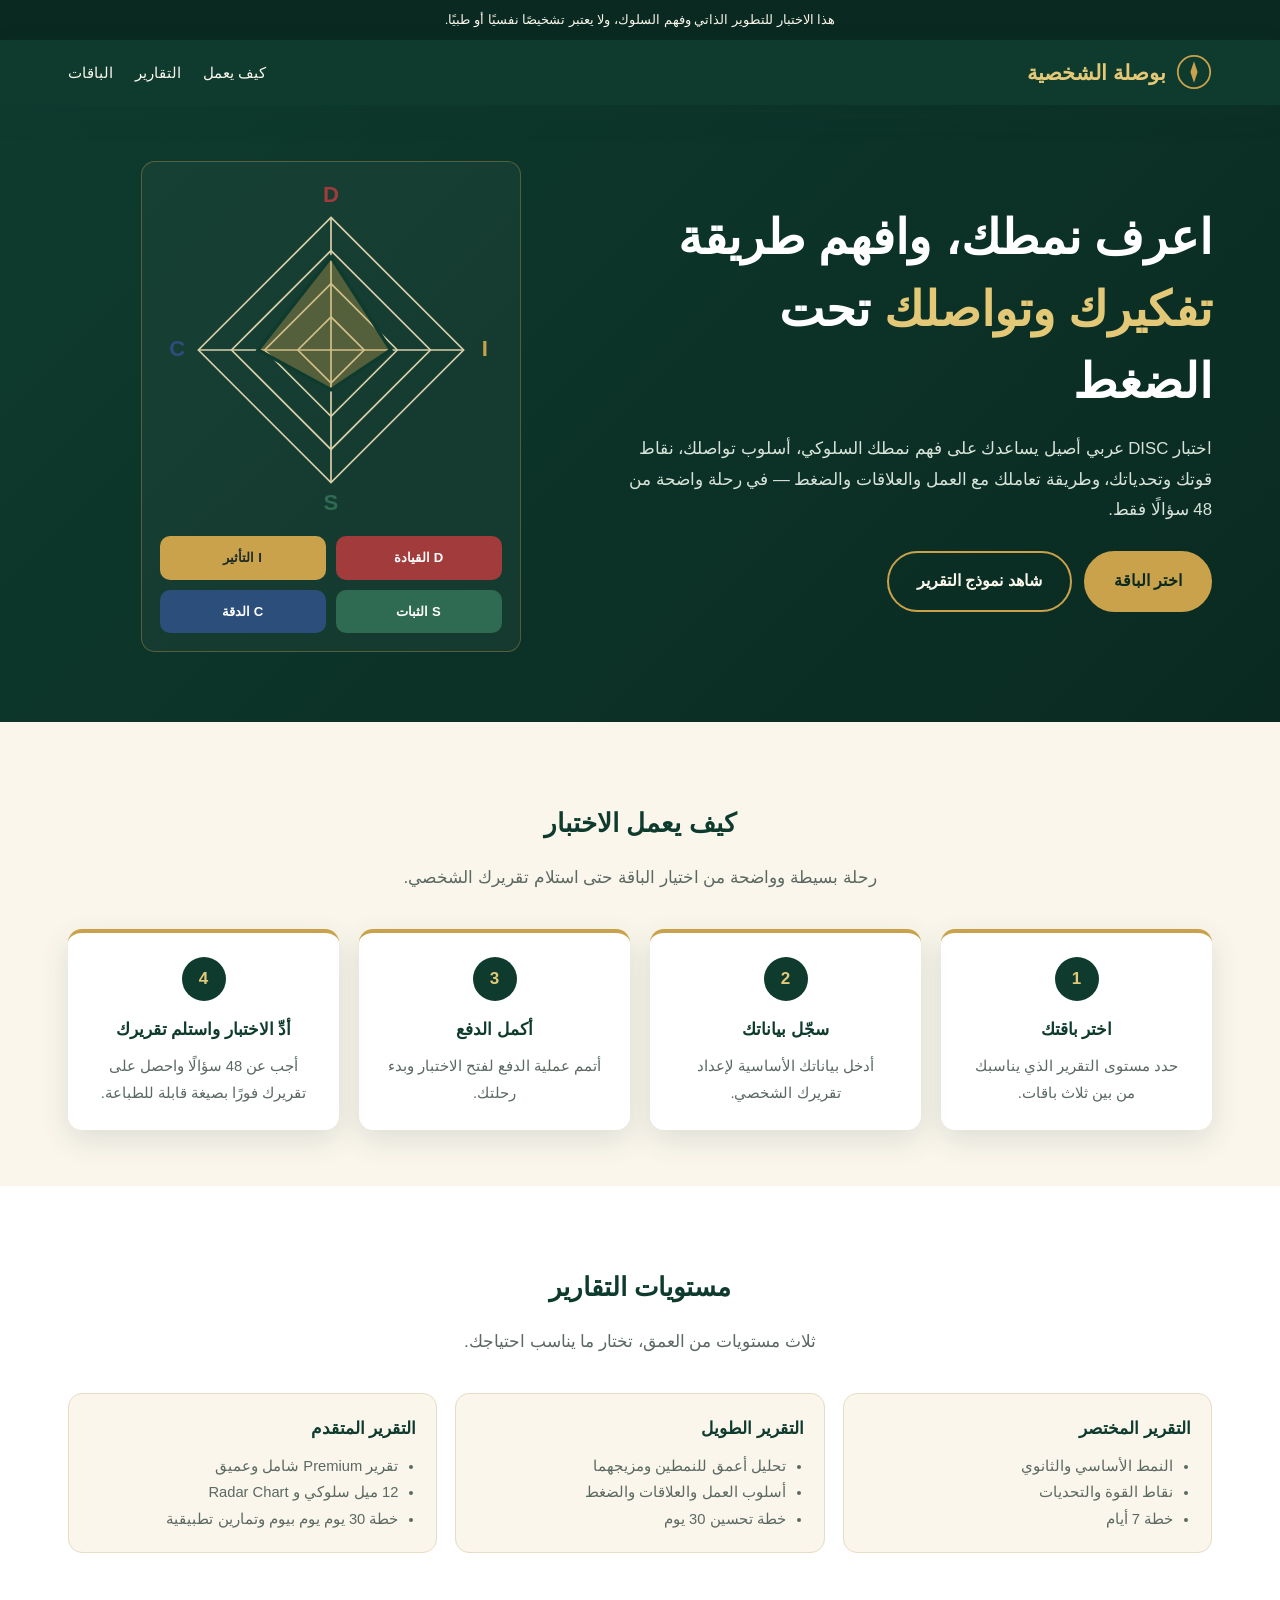
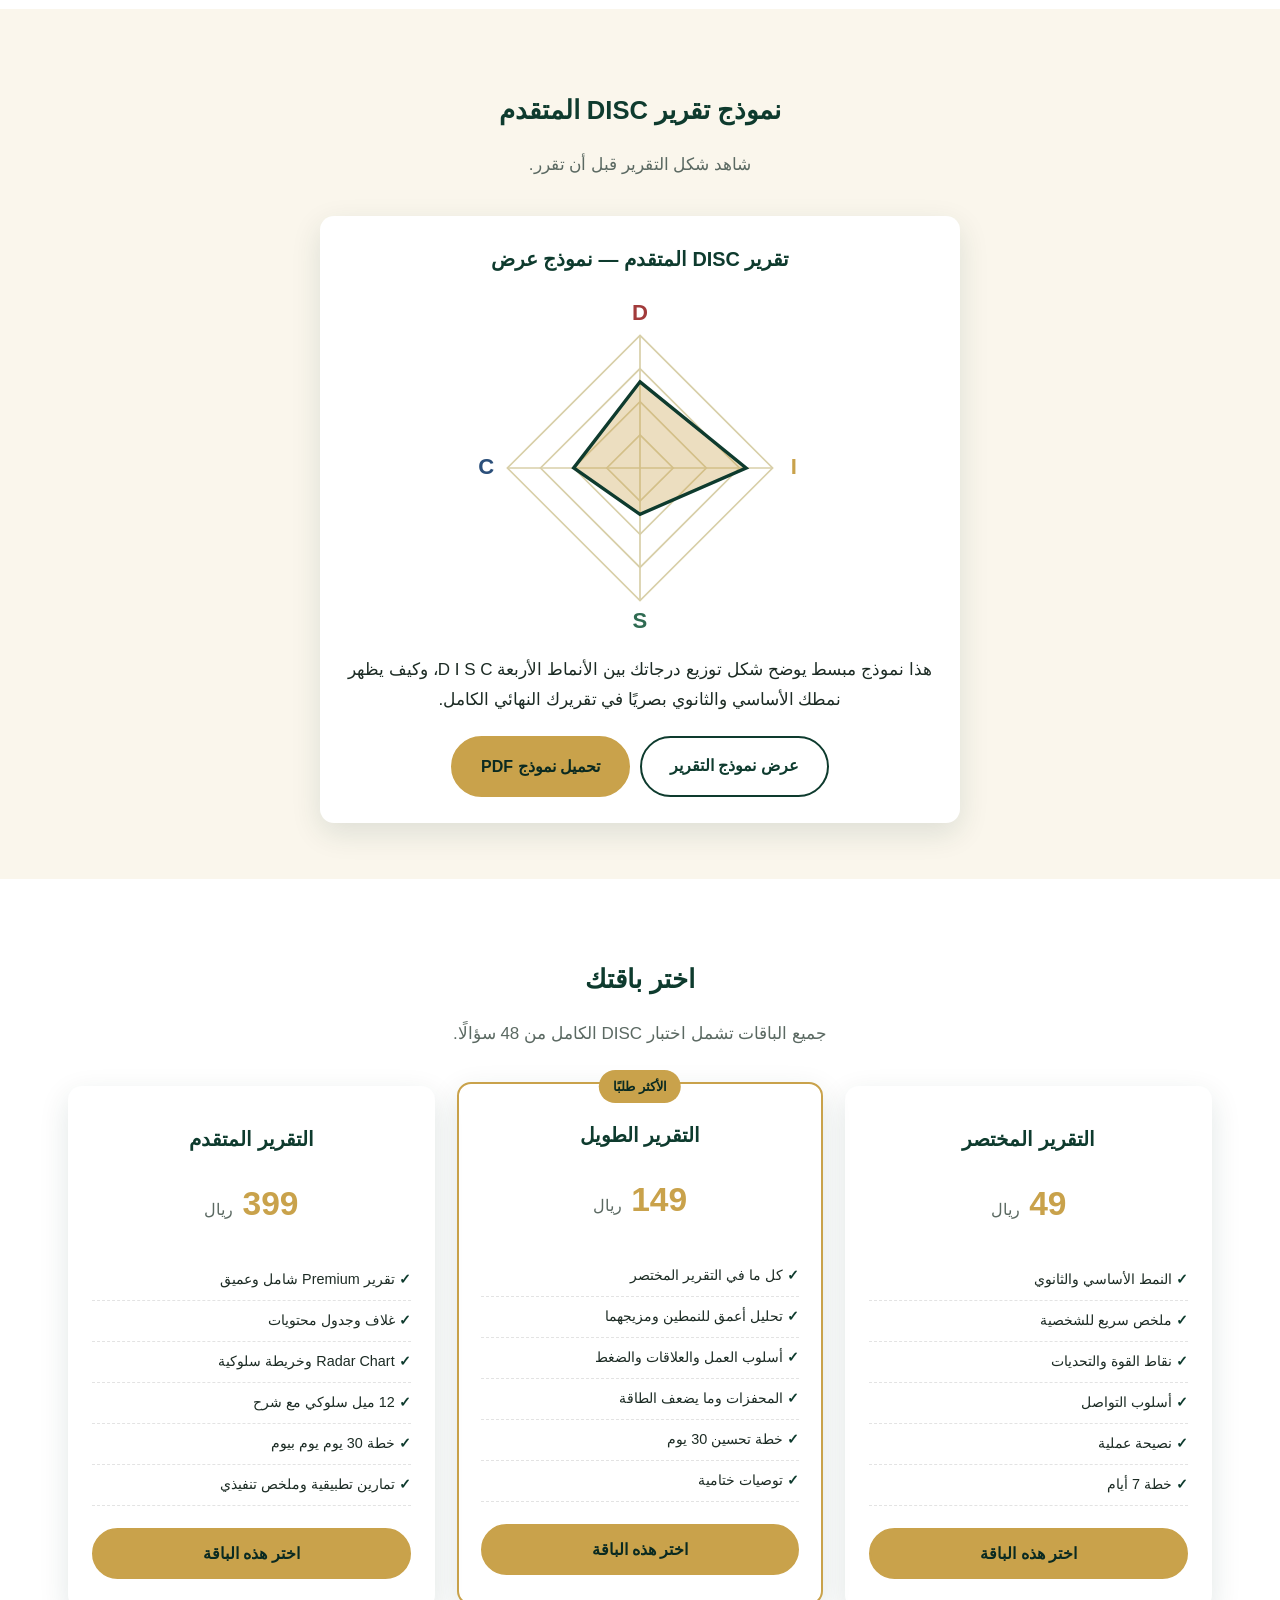
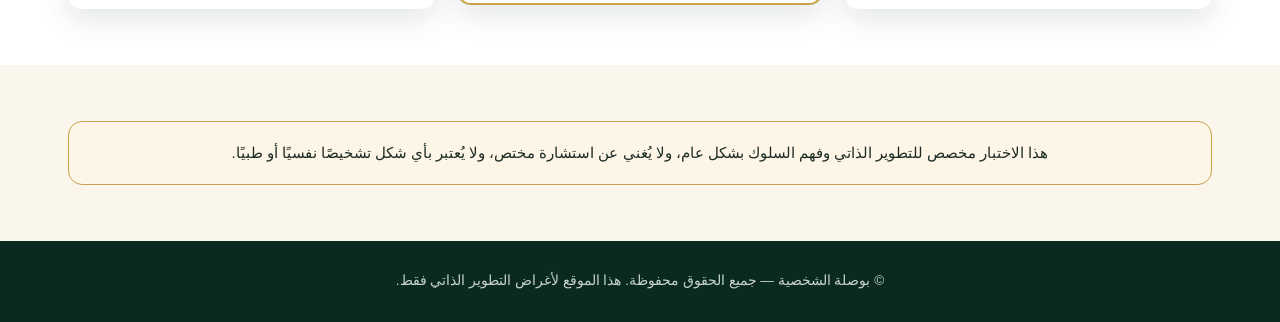
==== register.html @ c7ce0f89 "إضافة موقع بوصلة الشخصية: اختبار DISC عربي كامل بالواجهة والباقات والتقارير موقع ثابت RTL بالكامل (H" ====
<!DOCTYPE html>
<html lang="ar" dir="rtl">
<head>
<meta charset="UTF-8">
<meta name="viewport" content="width=device-width, initial-scale=1.0">
<title>التسجيل | بوصلة الشخصية</title>
<link rel="stylesheet" href="style.css">
</head>
<body>

<div class="disclaimer-bar">
  هذا الاختبار للتطوير الذاتي وفهم السلوك، ولا يعتبر تشخيصًا نفسيًا أو طبيًا.
</div>

<header class="site-header">
  <div class="container">
    <div class="brand">
      <svg class="brand-icon" viewBox="0 0 40 40" fill="none">
        <circle cx="20" cy="20" r="18" stroke="#c9a24b" stroke-width="2"/>
        <path d="M20 8 L24 20 L20 32 L16 20 Z" fill="#c9a24b"/>
      </svg>
      بوصلة الشخصية
    </div>
    <nav class="site-nav">
      <a href="index.html">الرئيسية</a>
    </nav>
  </div>
</header>

<main class="form-page">
  <div class="container" style="max-width:560px;">

    <div class="summary-box">
      <h3>الباقة المختارة</h3>
      <div class="summary-row"><strong>الاسم</strong> <span id="pkg-name">—</span></div>
      <div class="summary-row"><strong>السعر</strong> <span id="pkg-price">—</span></div>
    </div>

    <div class="form-card">
      <form id="register-form" novalidate>
        <div class="form-group">
          <label for="full-name">الاسم الكامل</label>
          <input type="text" id="full-name" required>
          <div class="field-error">يرجى إدخال الاسم الكامل</div>
        </div>
        <div class="form-group">
          <label for="email">البريد الإلكتروني</label>
          <input type="email" id="email" required>
          <div class="field-error">يرجى إدخال بريد إلكتروني صحيح</div>
        </div>
        <div class="form-group">
          <label for="phone">رقم الجوال</label>
          <input type="tel" id="phone" required placeholder="05xxxxxxxx">
          <div class="field-error">يرجى إدخال رقم جوال صحيح</div>
        </div>
        <div class="form-group">
          <label for="age">العمر (اختياري)</label>
          <input type="number" id="age" min="10" max="100">
        </div>
        <button type="submit" class="btn btn-primary btn-block">المتابعة إلى الدفع</button>
      </form>
    </div>

  </div>
</main>

<footer class="site-footer">
  <div class="container">© بوصلة الشخصية — جميع الحقوق محفوظة.</div>
</footer>

<script src="app.js"></script>
<script>
  const selectedPkgId = readFromStorage(STORAGE_KEYS.selectedPackage);
  const pkg = PACKAGES[selectedPkgId];

  if (!pkg) {
    window.location.href = "index.html";
  } else {
    document.getElementById('pkg-name').textContent = pkg.name;
    document.getElementById('pkg-price').textContent = pkg.price + ' ريال';
  }

  document.getElementById('register-form').addEventListener('submit', function (e) {
    e.preventDefault();

    const fullName = document.getElementById('full-name');
    const email = document.getElementById('email');
    const phone = document.getElementById('phone');
    const age = document.getElementById('age');

    let valid = true;
    [fullName, email, phone].forEach(f => f.nextElementSibling.style.display = 'none');

    if (fullName.value.trim().length < 3) {
      fullName.nextElementSibling.style.display = 'block';
      valid = false;
    }
    const emailPattern = /^[^\s@]+@[^\s@]+\.[^\s@]+$/;
    if (!emailPattern.test(email.value.trim())) {
      email.nextElementSibling.style.display = 'block';
      valid = false;
    }
    const phonePattern = /^05\d{8}$/;
    if (!phonePattern.test(phone.value.trim())) {
      phone.nextElementSibling.style.display = 'block';
      valid = false;
    }

    if (!valid) return;

    const customer = {
      fullName: fullName.value.trim(),
      email: email.value.trim(),
      phone: phone.value.trim(),
      age: age.value ? Number(age.value) : null
    };

    saveToStorage(STORAGE_KEYS.customer, customer);
    window.location.href = "payment.html";
  });
</script>
</body>
</html>
---- style.css ----
/* ===== بوصلة الشخصية - الأنماط العامة ===== */
:root {
  --green-dark: #0e3b2e;
  --green-darker: #0a2a21;
  --gold: #c9a24b;
  --gold-light: #e3c878;
  --ivory: #faf6ec;
  --white: #ffffff;
  --text-dark: #1c2b24;
  --text-muted: #5b6962;
  --danger: #a23b3b;
  --radius: 14px;
  --shadow: 0 10px 30px rgba(14, 59, 46, 0.12);
  --font: Tahoma, Arial, "Segoe UI", sans-serif;
}

* { box-sizing: border-box; }

html { scroll-behavior: smooth; }

body {
  margin: 0;
  font-family: var(--font);
  background: var(--ivory);
  color: var(--text-dark);
  direction: rtl;
  text-align: right;
  line-height: 1.8;
  font-size: 16px;
}

img, svg { max-width: 100%; }

a { color: inherit; text-decoration: none; }

.container {
  width: 100%;
  max-width: 1180px;
  margin: 0 auto;
  padding: 0 18px;
}

/* ===== الهيدر ===== */
.site-header {
  background: var(--green-dark);
  color: var(--ivory);
  position: sticky;
  top: 0;
  z-index: 100;
  box-shadow: var(--shadow);
}

.site-header .container {
  display: flex;
  align-items: center;
  justify-content: space-between;
  padding-top: 14px;
  padding-bottom: 14px;
}

.brand {
  display: flex;
  align-items: center;
  gap: 10px;
  font-weight: bold;
  font-size: 1.3rem;
  color: var(--gold-light);
}

.brand .brand-icon {
  width: 36px;
  height: 36px;
  flex-shrink: 0;
}

.site-nav {
  display: flex;
  gap: 22px;
  font-size: 0.95rem;
}

.site-nav a:hover { color: var(--gold-light); }

.disclaimer-bar {
  background: var(--green-darker);
  color: var(--ivory);
  font-size: 0.82rem;
  text-align: center;
  padding: 8px 12px;
}

/* ===== الأزرار ===== */
.btn {
  display: inline-block;
  padding: 14px 28px;
  border-radius: 999px;
  font-weight: bold;
  font-size: 1rem;
  cursor: pointer;
  border: 2px solid transparent;
  transition: all .2s ease;
  text-align: center;
}

.btn-primary {
  background: var(--gold);
  color: var(--green-darker);
  border-color: var(--gold);
}
.btn-primary:hover { background: var(--gold-light); transform: translateY(-2px); }

.btn-outline {
  background: transparent;
  color: var(--green-dark);
  border-color: var(--green-dark);
}
.btn-outline:hover { background: var(--green-dark); color: var(--ivory); }

.btn-outline-light {
  background: transparent;
  color: var(--ivory);
  border-color: var(--gold);
}
.btn-outline-light:hover { background: var(--gold); color: var(--green-darker); }

.btn-block { display: block; width: 100%; }
.btn:disabled { opacity: .5; cursor: not-allowed; }

/* ===== Hero ===== */
.hero {
  background: linear-gradient(135deg, var(--green-dark), var(--green-darker));
  color: var(--ivory);
  padding: 56px 0 70px;
}

.hero .container {
  display: flex;
  flex-direction: column-reverse;
  gap: 36px;
  align-items: center;
}

.hero-text { text-align: center; }

.hero-text h1 {
  font-size: 1.9rem;
  line-height: 1.5;
  margin: 0 0 16px;
  color: var(--white);
}

.hero-text h1 span { color: var(--gold-light); }

.hero-text p {
  color: #d8e3da;
  font-size: 1.05rem;
  margin-bottom: 26px;
}

.hero-actions {
  display: flex;
  flex-direction: column;
  gap: 12px;
}

.hero-visual {
  width: 100%;
  display: flex;
  justify-content: center;
}

.disc-chart-wrap {
  background: rgba(255,255,255,0.04);
  border: 1px solid rgba(201,162,75,0.35);
  border-radius: var(--radius);
  padding: 18px;
  width: 100%;
  max-width: 380px;
}

/* ===== أقسام عامة ===== */
section { padding: 56px 0; }

.section-title {
  text-align: center;
  font-size: 1.6rem;
  color: var(--green-dark);
  margin-bottom: 10px;
}

.section-subtitle {
  text-align: center;
  color: var(--text-muted);
  margin-bottom: 36px;
  max-width: 640px;
  margin-left: auto;
  margin-right: auto;
}

.alt-bg { background: var(--white); }

/* ===== كيف يعمل الاختبار ===== */
.steps-grid {
  display: grid;
  grid-template-columns: 1fr;
  gap: 20px;
}

.step-card {
  background: var(--white);
  border-radius: var(--radius);
  padding: 24px;
  box-shadow: var(--shadow);
  text-align: center;
  border-top: 4px solid var(--gold);
}

.step-num {
  width: 44px;
  height: 44px;
  border-radius: 50%;
  background: var(--green-dark);
  color: var(--gold-light);
  display: flex;
  align-items: center;
  justify-content: center;
  font-weight: bold;
  margin: 0 auto 14px;
}

.step-card h3 { margin: 0 0 8px; color: var(--green-dark); font-size: 1.05rem; }
.step-card p { color: var(--text-muted); font-size: .92rem; margin: 0; }

/* ===== مستويات التقارير ===== */
.levels-grid {
  display: grid;
  grid-template-columns: 1fr;
  gap: 18px;
}

.level-card {
  background: var(--ivory);
  border: 1px solid #e7ddc4;
  border-radius: var(--radius);
  padding: 20px;
}

.level-card h4 { color: var(--green-dark); margin: 0 0 8px; }
.level-card ul { margin: 0; padding-right: 18px; color: var(--text-muted); font-size: .92rem; }

/* ===== نموذج التقرير على الرئيسية ===== */
.sample-report-box {
  background: var(--white);
  border-radius: var(--radius);
  box-shadow: var(--shadow);
  padding: 26px;
  max-width: 640px;
  margin: 0 auto;
  text-align: center;
}

.sample-report-box h3 { color: var(--green-dark); margin-top: 0; }

.sample-actions {
  display: flex;
  flex-direction: column;
  gap: 10px;
  margin-top: 20px;
}

/* ===== الباقات ===== */
.pricing-grid {
  display: grid;
  grid-template-columns: 1fr;
  gap: 22px;
}

.price-card {
  background: var(--white);
  border-radius: var(--radius);
  box-shadow: var(--shadow);
  padding: 28px 22px;
  text-align: center;
  border: 2px solid transparent;
  position: relative;
  display: flex;
  flex-direction: column;
}

.price-card.featured {
  border-color: var(--gold);
  transform: translateY(-4px);
}

.price-badge {
  position: absolute;
  top: -14px;
  right: 50%;
  transform: translateX(50%);
  background: var(--gold);
  color: var(--green-darker);
  font-size: .8rem;
  font-weight: bold;
  padding: 5px 14px;
  border-radius: 999px;
}

.price-card h3 { color: var(--green-dark); margin: 6px 0; }

.price-tag {
  font-size: 2.1rem;
  font-weight: bold;
  color: var(--gold);
  margin: 10px 0;
}
.price-tag span { font-size: 1rem; color: var(--text-muted); font-weight: normal; }

.price-card ul {
  text-align: right;
  list-style: none;
  padding: 0;
  margin: 16px 0 22px;
  flex-grow: 1;
}

.price-card ul li {
  padding: 7px 0;
  border-bottom: 1px dashed #e3e3e3;
  font-size: .9rem;
  color: var(--text-dark);
}

.price-card ul li::before { content: "✓ "; color: var(--green-dark); font-weight: bold; }

/* ===== تنبيه ===== */
.notice-box {
  background: #fdf5e6;
  border: 1px solid var(--gold);
  border-radius: var(--radius);
  padding: 18px 22px;
  text-align: center;
  color: var(--text-dark);
  font-size: .92rem;
}

/* ===== الفوتر ===== */
.site-footer {
  background: var(--green-darker);
  color: #c7d3cb;
  text-align: center;
  padding: 28px 0;
  font-size: .85rem;
}

/* ===== صفحات النماذج (تسجيل/دفع) ===== */
.form-page {
  padding: 40px 0 60px;
}

.summary-box {
  background: var(--white);
  border-radius: var(--radius);
  box-shadow: var(--shadow);
  padding: 22px;
  margin-bottom: 24px;
  border-right: 5px solid var(--gold);
}

.summary-box h3 { margin-top: 0; color: var(--green-dark); }
.summary-row { display: flex; justify-content: space-between; padding: 6px 0; border-bottom: 1px dashed #eee; font-size: .92rem; }
.summary-row strong { color: var(--text-muted); font-weight: normal; }

.form-card {
  background: var(--white);
  border-radius: var(--radius);
  box-shadow: var(--shadow);
  padding: 26px;
}

.form-group { margin-bottom: 18px; }

.form-group label {
  display: block;
  margin-bottom: 6px;
  font-weight: bold;
  color: var(--green-dark);
  font-size: .92rem;
}

.form-group input {
  width: 100%;
  padding: 13px 14px;
  border: 1.5px solid #ddd;
  border-radius: 10px;
  font-family: var(--font);
  font-size: 1rem;
  background: var(--ivory);
}

.form-group input:focus {
  outline: none;
  border-color: var(--gold);
  background: var(--white);
}

.field-error { color: var(--danger); font-size: .82rem; margin-top: 4px; display: none; }

/* ===== خيارات الدفع ===== */
.pay-methods {
  display: grid;
  grid-template-columns: 1fr;
  gap: 12px;
  margin: 18px 0 26px;
}

.pay-method {
  display: flex;
  align-items: center;
  gap: 12px;
  border: 1.5px solid #ddd;
  border-radius: 10px;
  padding: 14px;
  cursor: pointer;
  background: var(--ivory);
}

.pay-method input { width: auto; }

.pay-method.selected { border-color: var(--gold); background: #fdf6e6; }

.pay-method .pm-label { font-weight: bold; color: var(--text-dark); font-size: .95rem; }

/* ===== الاختبار ===== */
.test-header {
  background: var(--white);
  box-shadow: var(--shadow);
  padding: 16px 0;
  position: sticky;
  top: 0;
  z-index: 50;
}

.progress-track {
  background: #e7e2d2;
  border-radius: 999px;
  height: 10px;
  overflow: hidden;
  margin-top: 10px;
}

.progress-fill {
  background: linear-gradient(90deg, var(--gold), var(--green-dark));
  height: 100%;
  width: 0%;
  transition: width .3s ease;
}

.q-counter {
  font-size: .9rem;
  color: var(--text-muted);
  display: flex;
  justify-content: space-between;
}

.question-card {
  background: var(--white);
  border-radius: var(--radius);
  box-shadow: var(--shadow);
  padding: 26px 22px;
  margin: 26px 0;
}

.question-card h2 {
  color: var(--green-dark);
  font-size: 1.15rem;
  margin-top: 0;
}

.options-list { display: flex; flex-direction: column; gap: 12px; margin-top: 18px; }

.option-item {
  border: 1.5px solid #ddd;
  border-radius: 10px;
  padding: 14px;
  cursor: pointer;
  background: var(--ivory);
  transition: all .15s ease;
}

.option-item:hover { border-color: var(--gold); }
.option-item.selected { border-color: var(--green-dark); background: #eaf2ee; }
.option-item input { display: none; }

.test-nav {
  display: flex;
  justify-content: space-between;
  gap: 12px;
  margin-bottom: 30px;
}

.test-nav .btn { flex: 1; }

/* ===== التقرير ===== */
.report-page { background: var(--white); }

.report-cover {
  background: linear-gradient(135deg, var(--green-dark), var(--green-darker));
  color: var(--ivory);
  text-align: center;
  padding: 50px 20px;
  border-radius: var(--radius);
  margin-bottom: 30px;
}

.report-cover h1 { color: var(--gold-light); margin-bottom: 8px; }

.result-pattern {
  font-size: 2.4rem;
  font-weight: bold;
  color: var(--gold-light);
  margin: 14px 0;
  letter-spacing: 4px;
}

.disc-bars { margin: 20px 0; }

.disc-bar-row { margin-bottom: 14px; }

.disc-bar-label {
  display: flex;
  justify-content: space-between;
  font-size: .9rem;
  margin-bottom: 4px;
  font-weight: bold;
}

.disc-bar-track {
  background: #e7e2d2;
  border-radius: 999px;
  height: 16px;
  overflow: hidden;
}

.disc-bar-fill {
  height: 100%;
  border-radius: 999px;
}
.fill-D { background: #a23b3b; }
.fill-I { background: var(--gold); }
.fill-S { background: #2f6b52; }
.fill-C { background: #2b4f7a; }

.report-section {
  margin-bottom: 30px;
  padding-bottom: 20px;
  border-bottom: 1px solid #eee;
}

.report-section h2 {
  color: var(--green-dark);
  font-size: 1.2rem;
  border-right: 4px solid var(--gold);
  padding-right: 10px;
}

.report-section h3 { color: var(--green-darker); font-size: 1.02rem; }

.report-section ul { padding-right: 20px; }
.report-section li { margin-bottom: 6px; }

.locked-section {
  background: #faf6ec;
  border: 1px dashed var(--gold);
  border-radius: var(--radius);
  padding: 22px;
  text-align: center;
  color: var(--text-muted);
}

.report-actions {
  display: flex;
  flex-direction: column;
  gap: 12px;
  margin: 30px 0;
}

/* ===== شارات الأنماط الأربعة ===== */
.disc-legend {
  display: grid;
  grid-template-columns: repeat(2, 1fr);
  gap: 10px;
  margin-top: 16px;
}

.disc-legend-item {
  border-radius: 10px;
  padding: 10px;
  text-align: center;
  font-size: .82rem;
  color: var(--white);
  font-weight: bold;
}

/* ===== استجابة للجوال والشاشات الأكبر ===== */
@media (min-width: 768px) {
  body { font-size: 17px; }
  .hero .container { flex-direction: row; text-align: right; }
  .hero-text { text-align: right; }
  .hero-actions { flex-direction: row; }
  .hero-text h1 { font-size: 2.6rem; }
  .steps-grid { grid-template-columns: repeat(4, 1fr); }
  .levels-grid { grid-template-columns: repeat(3, 1fr); }
  .pricing-grid { grid-template-columns: repeat(3, 1fr); }
  .pay-methods { grid-template-columns: repeat(3, 1fr); }
  .sample-actions { flex-direction: row; justify-content: center; }
  .report-actions { flex-direction: row; }
  .test-nav .btn { flex: unset; min-width: 140px; }
}

@media (min-width: 1024px) {
  .hero-text h1 { font-size: 3rem; }
}

/* ===== الطباعة (PDF) ===== */
@media print {
  .site-header, .site-footer, .disclaimer-bar, .no-print, .report-actions, .test-header {
    display: none !important;
  }
  body { background: var(--white); font-size: 13px; }
  .report-page .container { max-width: 100%; padding: 0; }
  .report-section { break-inside: avoid; page-break-inside: avoid; }
  .report-cover { break-after: page; }
  a[href]:after { content: ""; }
  @page { size: A4; margin: 16mm; }
}
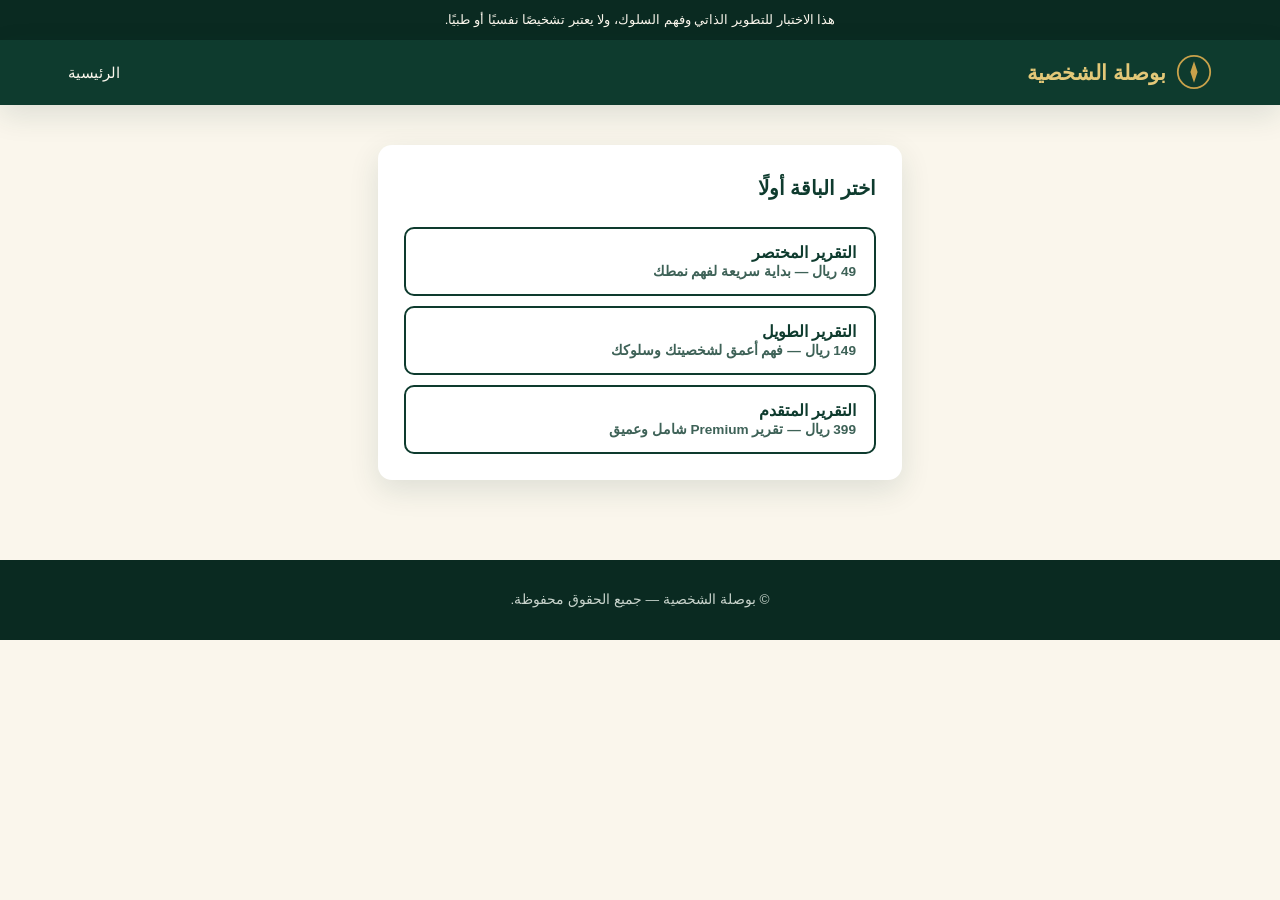
==== commit bcbbf886: "إصلاح: استبدال prompt() بواجهة اختيار باقة مدمجة داخل الصفحة" ====
--- a/register.html
+++ b/register.html
@@ -5,6 +5,16 @@
 <meta name="viewport" content="width=device-width, initial-scale=1.0">
 <title>التسجيل | بوصلة الشخصية</title>
 <link rel="stylesheet" href="style.css">
+<style>
+  .pkg-select-inline { margin-bottom: 20px; }
+  .pkg-select-inline h3 { color: var(--green-dark); margin-top: 0; }
+  .pkg-btn-group { display: flex; flex-direction: column; gap: 10px; }
+  .pkg-btn-group .btn { text-align: right; border-radius: 10px; padding: 14px 18px; }
+  .pkg-btn-group .btn strong { display: block; font-size: 1rem; }
+  .pkg-btn-group .btn span { font-size: .85rem; opacity: .8; }
+  #no-pkg-msg { display: none; }
+  #reg-main { display: none; }
+</style>
 </head>
 <body>
 
@@ -30,35 +40,49 @@
 <main class="form-page">
   <div class="container" style="max-width:560px;">
 
-    <div class="summary-box">
-      <h3>الباقة المختارة</h3>
-      <div class="summary-row"><strong>الاسم</strong> <span id="pkg-name">—</span></div>
-      <div class="summary-row"><strong>السعر</strong> <span id="pkg-price">—</span></div>
+    <!-- إذا لم تُختر باقة: اختيار مدمج بدون نافذة منبثقة -->
+    <div id="no-pkg-msg">
+      <div class="form-card pkg-select-inline">
+        <h3>اختر الباقة أولًا</h3>
+        <div class="pkg-btn-group" id="pkg-btns"></div>
+      </div>
     </div>
 
-    <div class="form-card">
-      <form id="register-form" novalidate>
-        <div class="form-group">
-          <label for="full-name">الاسم الكامل</label>
-          <input type="text" id="full-name" required>
-          <div class="field-error">يرجى إدخال الاسم الكامل</div>
+    <!-- النموذج الرئيسي -->
+    <div id="reg-main">
+      <div class="summary-box">
+        <h3>الباقة المختارة</h3>
+        <div class="summary-row"><strong>الاسم</strong> <span id="pkg-name">—</span></div>
+        <div class="summary-row"><strong>السعر</strong> <span id="pkg-price">—</span></div>
+        <div style="margin-top:10px;">
+          <a href="index.html" style="font-size:.85rem;color:var(--text-muted);">تغيير الباقة</a>
         </div>
-        <div class="form-group">
-          <label for="email">البريد الإلكتروني</label>
-          <input type="email" id="email" required>
-          <div class="field-error">يرجى إدخال بريد إلكتروني صحيح</div>
-        </div>
-        <div class="form-group">
-          <label for="phone">رقم الجوال</label>
-          <input type="tel" id="phone" required placeholder="05xxxxxxxx">
-          <div class="field-error">يرجى إدخال رقم جوال صحيح</div>
-        </div>
-        <div class="form-group">
-          <label for="age">العمر (اختياري)</label>
-          <input type="number" id="age" min="10" max="100">
-        </div>
-        <button type="submit" class="btn btn-primary btn-block">المتابعة إلى الدفع</button>
-      </form>
+      </div>
+
+      <div class="form-card">
+        <form id="register-form" novalidate>
+          <div class="form-group">
+            <label for="full-name">الاسم الكامل</label>
+            <input type="text" id="full-name" autocomplete="name" required>
+            <div class="field-error">يرجى إدخال الاسم الكامل (3 أحرف على الأقل)</div>
+          </div>
+          <div class="form-group">
+            <label for="email">البريد الإلكتروني</label>
+            <input type="email" id="email" autocomplete="email" required>
+            <div class="field-error">يرجى إدخال بريد إلكتروني صحيح</div>
+          </div>
+          <div class="form-group">
+            <label for="phone">رقم الجوال</label>
+            <input type="tel" id="phone" autocomplete="tel" required placeholder="05xxxxxxxx">
+            <div class="field-error">يرجى إدخال رقم جوال صحيح يبدأ بـ 05</div>
+          </div>
+          <div class="form-group">
+            <label for="age">العمر (اختياري)</label>
+            <input type="number" id="age" min="10" max="100">
+          </div>
+          <button type="submit" class="btn btn-primary btn-block">المتابعة إلى الدفع</button>
+        </form>
+      </div>
     </div>
 
   </div>
@@ -70,12 +94,33 @@
 
 <script src="app.js"></script>
 <script>
-  const selectedPkgId = readFromStorage(STORAGE_KEYS.selectedPackage);
-  const pkg = PACKAGES[selectedPkgId];
+  let selectedPkgId = readFromStorage(STORAGE_KEYS.selectedPackage);
+  let pkg = PACKAGES[selectedPkgId];
 
   if (!pkg) {
-    window.location.href = "index.html";
+    // لم تُختر باقة — اعرض الاختيار مباشرة في الصفحة بدون prompt
+    document.getElementById('no-pkg-msg').style.display = 'block';
+    const btnGroup = document.getElementById('pkg-btns');
+    Object.values(PACKAGES).forEach(p => {
+      const btn = document.createElement('button');
+      btn.type = 'button';
+      btn.className = 'btn btn-outline';
+      btn.innerHTML = `<strong>${p.name}</strong><span>${p.price} ريال — ${p.tagline}</span>`;
+      btn.addEventListener('click', () => {
+        saveToStorage(STORAGE_KEYS.selectedPackage, p.id);
+        selectedPkgId = p.id;
+        pkg = PACKAGES[p.id];
+        showForm();
+      });
+      btnGroup.appendChild(btn);
+    });
   } else {
+    showForm();
+  }
+
+  function showForm() {
+    document.getElementById('no-pkg-msg').style.display = 'none';
+    document.getElementById('reg-main').style.display = 'block';
     document.getElementById('pkg-name').textContent = pkg.name;
     document.getElementById('pkg-price').textContent = pkg.price + ' ريال';
   }
@@ -84,9 +129,9 @@
     e.preventDefault();
 
     const fullName = document.getElementById('full-name');
-    const email = document.getElementById('email');
-    const phone = document.getElementById('phone');
-    const age = document.getElementById('age');
+    const email    = document.getElementById('email');
+    const phone    = document.getElementById('phone');
+    const age      = document.getElementById('age');
 
     let valid = true;
     [fullName, email, phone].forEach(f => f.nextElementSibling.style.display = 'none');
@@ -108,14 +153,12 @@
 
     if (!valid) return;
 
-    const customer = {
+    saveToStorage(STORAGE_KEYS.customer, {
       fullName: fullName.value.trim(),
-      email: email.value.trim(),
-      phone: phone.value.trim(),
-      age: age.value ? Number(age.value) : null
-    };
-
-    saveToStorage(STORAGE_KEYS.customer, customer);
+      email:    email.value.trim(),
+      phone:    phone.value.trim(),
+      age:      age.value ? Number(age.value) : null
+    });
     window.location.href = "payment.html";
   });
 </script>
